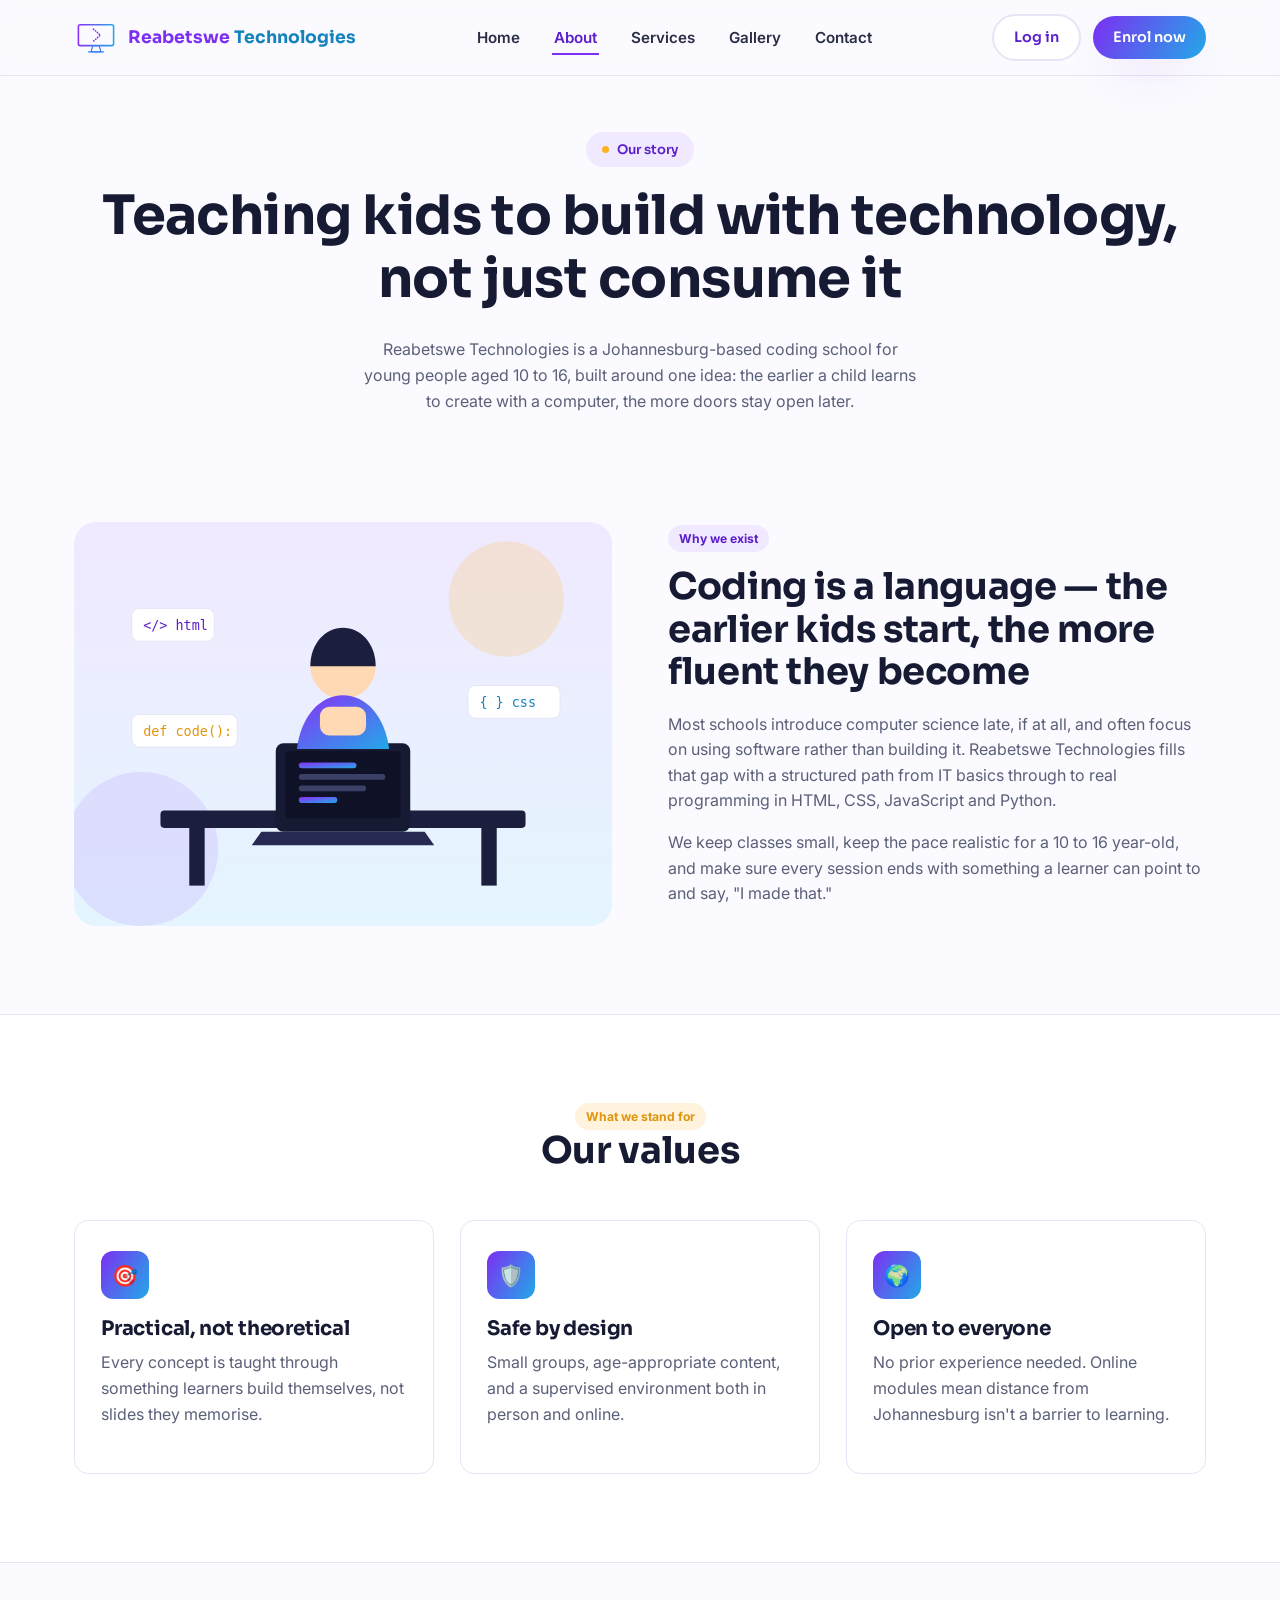
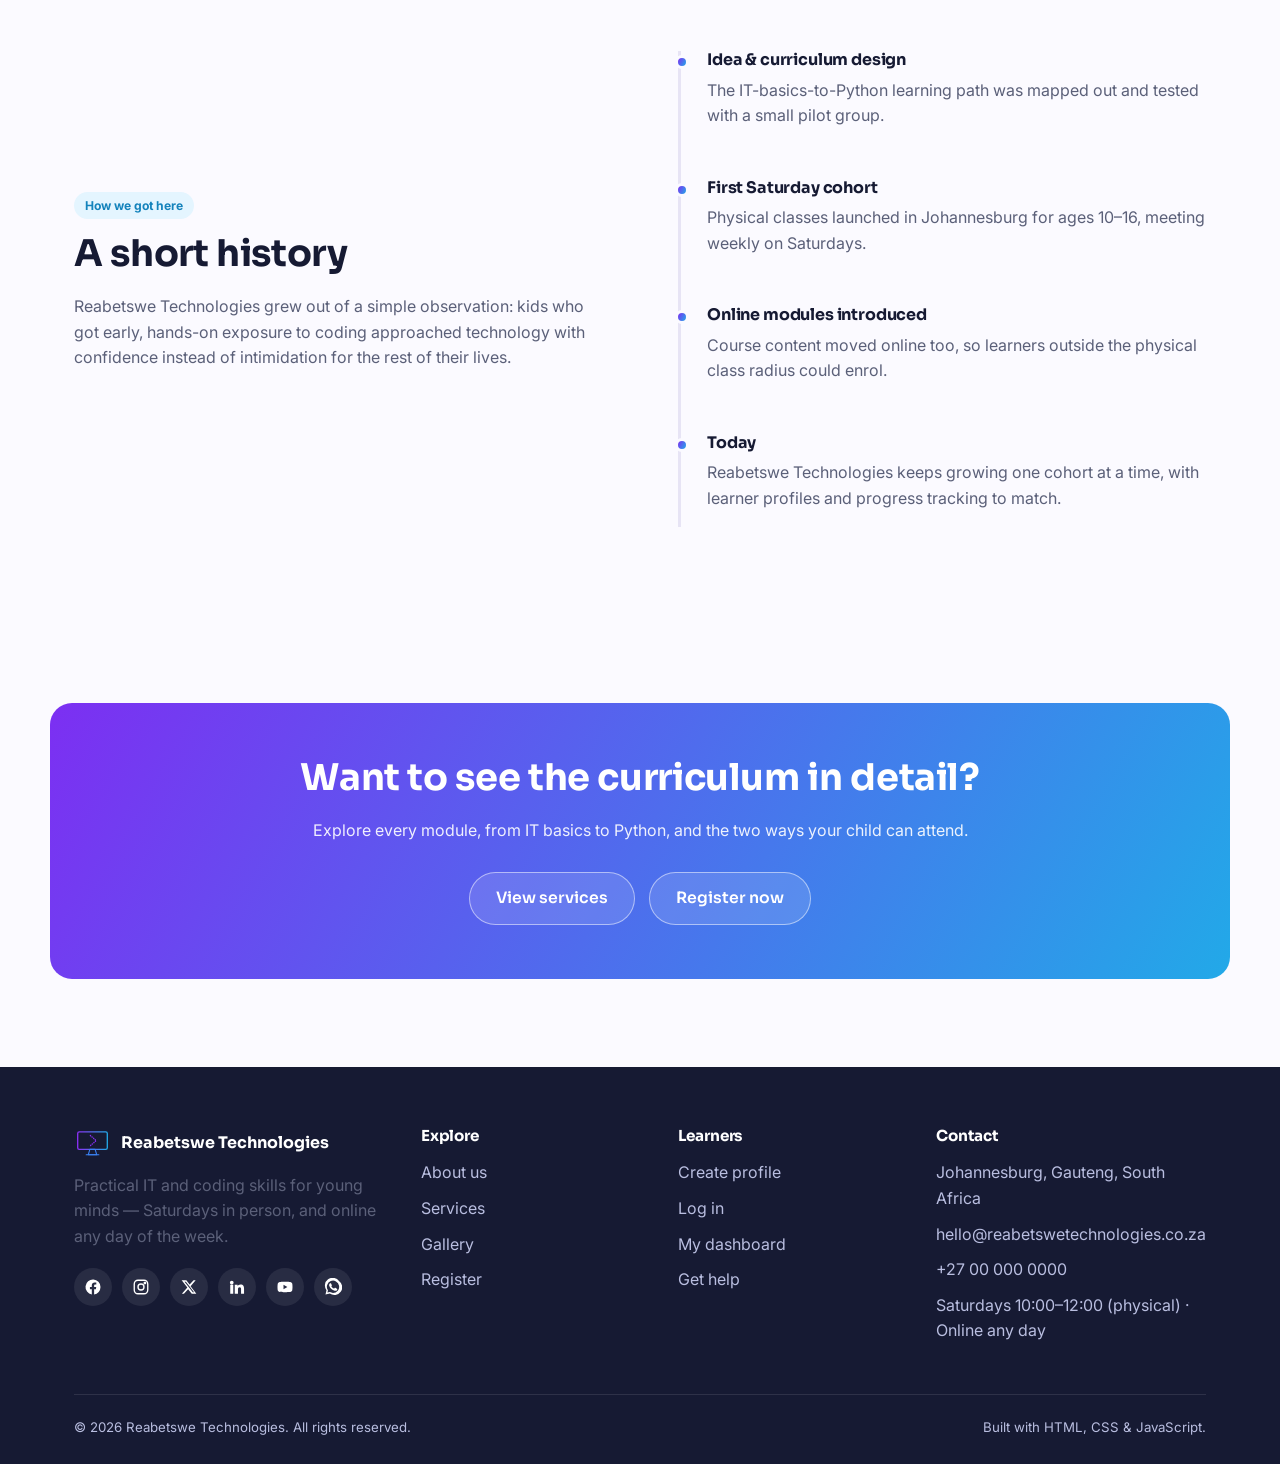
==== about.html @ f2a623ec "Initial commit: Reabetswe Technologies site" ====
<!doctype html>
<html lang="en">
<head>
<meta charset="UTF-8">
<meta name="viewport" content="width=device-width, initial-scale=1.0">
<title>About Us — Reabetswe Technologies</title>
<meta name="description" content="Learn about Reabetswe Technologies, a Johannesburg-based IT and coding school for kids aged 10 to 16.">
<link rel="icon" href="assets/logo.svg" type="image/svg+xml">
<link rel="preconnect" href="https://fonts.googleapis.com">
<link href="https://fonts.googleapis.com/css2?family=Sora:wght@600;700;800&family=Inter:wght@400;500;600;700&family=JetBrains+Mono:wght@400;500&display=swap" rel="stylesheet">
<link rel="stylesheet" href="css/style.css">
</head>
<body>

<a class="skip-link" href="#main">Skip to content</a>
<header class="site-header">
  <nav class="nav">
    <a href="index.html" class="brand">
      <img src="assets/logo.svg" alt="Reabetswe Technologies logo">
      <span><span class="b-violet">Reabetswe</span> <span class="b-sky">Technologies</span></span>
    </a>
    <button class="nav-toggle" aria-label="Toggle menu" aria-expanded="false"><span></span><span></span><span></span></button>
    <ul class="nav-links">
      <li><a href="index.html">Home</a></li>
      <li><a href="about.html" aria-current="page">About</a></li>
      <li><a href="services.html">Services</a></li>
      <li><a href="gallery.html">Gallery</a></li>
      <li><a href="contact.html">Contact</a></li>
    </ul>
    <div class="nav-cta" data-auth-slot>
      <a href="profile.html" class="btn btn-secondary">Log in</a>
      <a href="register.html" class="btn btn-primary">Enrol now</a>
    </div>
  
  </nav>
</header>

<main id="main">

<section class="page-hero">
  <div class="container">
    <span class="eyebrow-pill"><span class="dot"></span> Our story</span>
    <h1>Teaching kids to build with technology, not just consume it</h1>
    <p>Reabetswe Technologies is a Johannesburg-based coding school for young people aged 10 to 16, built around one idea: the earlier a child learns to create with a computer, the more doors stay open later.</p>
  </div>
</section>

<section>
  <div class="container two-col">
    <div>
      <img src="assets/gallery/about-hero.svg" alt="Illustration of a learner working at a laptop with code on the screen" style="border-radius:22px;">
    </div>
    <div>
      <span class="badge badge-violet">Why we exist</span>
      <h2 style="margin-top:14px;">Coding is a language — the earlier kids start, the more fluent they become</h2>
      <p>Most schools introduce computer science late, if at all, and often focus on using software rather than building it. Reabetswe Technologies fills that gap with a structured path from IT basics through to real programming in HTML, CSS, JavaScript and Python.</p>
      <p>We keep classes small, keep the pace realistic for a 10 to 16 year-old, and make sure every session ends with something a learner can point to and say, "I made that."</p>
    </div>
  </div>
</section>

<section style="background:var(--surface); border-top:1px solid var(--line); border-bottom:1px solid var(--line);">
  <div class="container">
    <div class="section-head">
      <span class="badge">What we stand for</span>
      <h2>Our values</h2>
    </div>
    <div class="grid-3">
      <div class="card">
        <div class="card-icon">🎯</div>
        <h3>Practical, not theoretical</h3>
        <p>Every concept is taught through something learners build themselves, not slides they memorise.</p>
      </div>
      <div class="card">
        <div class="card-icon">🛡️</div>
        <h3>Safe by design</h3>
        <p>Small groups, age-appropriate content, and a supervised environment both in person and online.</p>
      </div>
      <div class="card">
        <div class="card-icon">🌍</div>
        <h3>Open to everyone</h3>
        <p>No prior experience needed. Online modules mean distance from Johannesburg isn't a barrier to learning.</p>
      </div>
    </div>
  </div>
</section>

<section>
  <div class="container two-col">
    <div>
      <span class="badge badge-blue">How we got here</span>
      <h2 style="margin-top:14px;">A short history</h2>
      <p>Reabetswe Technologies grew out of a simple observation: kids who got early, hands-on exposure to coding approached technology with confidence instead of intimidation for the rest of their lives.</p>
    </div>
    <div class="timeline">
      <div class="timeline-item">
        <h4>Idea &amp; curriculum design</h4>
        <p>The IT-basics-to-Python learning path was mapped out and tested with a small pilot group.</p>
      </div>
      <div class="timeline-item">
        <h4>First Saturday cohort</h4>
        <p>Physical classes launched in Johannesburg for ages 10–16, meeting weekly on Saturdays.</p>
      </div>
      <div class="timeline-item">
        <h4>Online modules introduced</h4>
        <p>Course content moved online too, so learners outside the physical class radius could enrol.</p>
      </div>
      <div class="timeline-item">
        <h4>Today</h4>
        <p>Reabetswe Technologies keeps growing one cohort at a time, with learner profiles and progress tracking to match.</p>
      </div>
    </div>
  </div>
</section>

<section>
  <div class="container cta-band">
    <h2>Want to see the curriculum in detail?</h2>
    <p>Explore every module, from IT basics to Python, and the two ways your child can attend.</p>
    <div class="hero-actions" style="justify-content:center;">
      <a href="services.html" class="btn btn-ghost-light">View services</a>
      <a href="register.html" class="btn btn-ghost-light">Register now</a>
    </div>
  </div>
</section>

</main>

<footer class="site-footer">
  <div class="container">
    <div class="footer-grid">
      <div>
        <div class="footer-brand"><img src="assets/logo.svg" alt=""><span>Reabetswe Technologies</span></div>
        <p>Practical IT and coding skills for young minds — Saturdays in person, and online any day of the week.</p>
        <div class="social-row">
          <a href="https://facebook.com/reabetswetechnologies" aria-label="Facebook" target="_blank" rel="noopener"><svg width="18" height="18" viewBox="0 0 24 24" fill="currentColor"><path d="M22 12a10 10 0 1 0-11.6 9.9v-7H7.9V12h2.5V9.8c0-2.5 1.5-3.9 3.8-3.9 1.1 0 2.2.2 2.2.2v2.5h-1.3c-1.2 0-1.6.8-1.6 1.6V12h2.8l-.4 2.9h-2.4v7A10 10 0 0 0 22 12"/></svg></a>
          <a href="https://instagram.com/reabetswetechnologies" aria-label="Instagram" target="_blank" rel="noopener"><svg width="18" height="18" viewBox="0 0 24 24" fill="none" stroke="currentColor" stroke-width="1.8"><rect x="3" y="3" width="18" height="18" rx="5"/><circle cx="12" cy="12" r="4"/><circle cx="17.2" cy="6.8" r="1"/></svg></a>
          <a href="https://twitter.com/reabetswetech" aria-label="X (Twitter)" target="_blank" rel="noopener"><svg width="16" height="16" viewBox="0 0 24 24" fill="currentColor"><path d="M18.9 2H22l-7.6 8.7L23 22h-6.9l-5.4-6.7L4.4 22H1.3l8.2-9.3L1 2h7l4.9 6.1L18.9 2Zm-1.2 18h1.9L7.3 4H5.3l12.4 16Z"/></svg></a>
          <a href="https://linkedin.com/company/reabetswetechnologies" aria-label="LinkedIn" target="_blank" rel="noopener"><svg width="18" height="18" viewBox="0 0 24 24" fill="currentColor"><path d="M4.98 3.5a2.5 2.5 0 1 1 0 5 2.5 2.5 0 0 1 0-5ZM3 9h4v12H3zM9 9h3.8v1.7h.05c.53-.96 1.83-1.97 3.77-1.97 4.03 0 4.78 2.5 4.78 5.75V21h-4v-5.7c0-1.36-.02-3.1-1.9-3.1-1.9 0-2.2 1.47-2.2 3v5.8H9z"/></svg></a>
          <a href="https://youtube.com/@reabetswetechnologies" aria-label="YouTube" target="_blank" rel="noopener"><svg width="18" height="18" viewBox="0 0 24 24" fill="currentColor"><path d="M22 12s0-3.2-.4-4.7c-.24-.86-.93-1.53-1.8-1.77C18.3 5 12 5 12 5s-6.3 0-7.8.53c-.87.24-1.56.9-1.8 1.77C2 8.8 2 12 2 12s0 3.2.4 4.7c.24.86.93 1.5 1.8 1.75C5.7 19 12 19 12 19s6.3 0 7.8-.55c.87-.24 1.56-.9 1.8-1.75.4-1.5.4-4.7.4-4.7ZM10 15V9l5.2 3-5.2 3Z"/></svg></a>
          <a href="https://wa.me/27000000000" aria-label="WhatsApp" target="_blank" rel="noopener"><svg width="18" height="18" viewBox="0 0 24 24" fill="currentColor"><path d="M20 3.9A10 10 0 0 0 3.3 16.4L2 22l5.8-1.3A10 10 0 1 0 20 3.9Zm-8 16a8.1 8.1 0 0 1-4.1-1.1l-.3-.2-3 .7.7-2.9-.2-.3A8.2 8.2 0 1 1 12 19.9Zm4.5-6.1c-.2-.1-1.4-.7-1.6-.8s-.4-.1-.5.1-.6.8-.7.9-.3.2-.5.1a6.6 6.6 0 0 1-3.3-2.9c-.2-.4.2-.4.6-1.2.1-.1 0-.3 0-.4L9.4 7.3c-.2-.4-.4-.4-.5-.4h-.5c-.2 0-.5.1-.7.3a2.9 2.9 0 0 0-.9 2.2c0 1.3.9 2.6 1.1 2.8.1.2 2 3 4.7 4.2.7.3 1.2.5 1.6.6.7.2 1.3.2 1.7.1.5-.1 1.4-.6 1.6-1.1s.2-1 .1-1.1-.2-.2-.4-.3Z"/></svg></a>
        </div>
      </div>
      <div>
        <h4>Explore</h4>
        <ul>
          <li><a href="about.html">About us</a></li>
          <li><a href="services.html">Services</a></li>
          <li><a href="gallery.html">Gallery</a></li>
          <li><a href="register.html">Register</a></li>
        </ul>
      </div>
      <div>
        <h4>Learners</h4>
        <ul>
          <li><a href="profile.html">Create profile</a></li>
          <li><a href="profile.html">Log in</a></li>
          <li><a href="dashboard.html">My dashboard</a></li>
          <li><a href="contact.html">Get help</a></li>
        </ul>
      </div>
      <div>
        <h4>Contact</h4>
        <ul>
          <li>Johannesburg, Gauteng, South Africa</li>
          <li><a href="mailto:hello@reabetswetechnologies.co.za">hello@reabetswetechnologies.co.za</a></li>
          <li><a href="tel:+27000000000">+27 00 000 0000</a></li>
          <li>Saturdays 10:00–12:00 (physical) · Online any day</li>
        </ul>
      </div>
    </div>
    <div class="footer-bottom">
      <span>© <span data-year></span> Reabetswe Technologies. All rights reserved.</span>
      <span>Built with HTML, CSS &amp; JavaScript.</span>
    </div>
  </div>
</footer>

<script src="js/main.js"></script>
<script src="js/auth.js"></script>
</body>
</html>
---- css/style.css ----
/* ==========================================================================
   Reabetswe Technologies — design system
   Palette drawn from the brand mark: violet -> sky-blue gradient,
   deep navy ink, warm amber used sparingly for the one "kid" accent.
   ========================================================================== */

:root{
  --violet: #7C2FF2;
  --violet-deep: #5B1FCB;
  --sky: #22A9E8;
  --sky-deep: #1483BC;
  --navy: #161A33;
  --ink: #2A2E45;
  --ink-soft: #5B6079;
  --bg: #FBFAFF;
  --surface: #FFFFFF;
  --line: #E7E4F5;
  --amber: #FFB020;
  --amber-deep: #E0940A;
  --coral: #FF6B6B;
  --grad-brand: linear-gradient(120deg, var(--violet) 0%, var(--sky) 100%);
  --grad-navy: linear-gradient(160deg, #1B1E3D 0%, #262A52 100%);

  --font-head: "Sora", "Segoe UI", sans-serif;
  --font-body: "Inter", "Segoe UI", sans-serif;
  --font-mono: "JetBrains Mono", "Courier New", monospace;

  --radius-sm: 8px;
  --radius-md: 14px;
  --radius-lg: 22px;
  --shadow-card: 0 12px 30px -14px rgba(22, 26, 51, 0.28);
  --shadow-pop: 0 20px 45px -18px rgba(91, 31, 203, 0.35);
  --max-width: 1180px;
}

*, *::before, *::after{ box-sizing: border-box; }

html{ scroll-behavior: smooth; }

body{
  margin: 0;
  font-family: var(--font-body);
  color: var(--ink);
  background: var(--bg);
  line-height: 1.6;
  -webkit-font-smoothing: antialiased;
}

img{ max-width: 100%; display: block; }

h1, h2, h3, h4{
  font-family: var(--font-head);
  color: var(--navy);
  line-height: 1.15;
  margin: 0 0 0.5em;
  font-weight: 700;
  letter-spacing: -0.01em;
}

h1{ font-size: clamp(2.1rem, 4.4vw, 3.4rem); }
h2{ font-size: clamp(1.6rem, 3vw, 2.3rem); }
h3{ font-size: 1.25rem; }

p{ margin: 0 0 1em; color: var(--ink-soft); }

a{ color: var(--violet); text-decoration: none; }
a:hover{ color: var(--violet-deep); }

.container{
  max-width: var(--max-width);
  margin: 0 auto;
  padding: 0 24px;
}

section{ padding: 88px 0; }
@media (max-width: 720px){ section{ padding: 56px 0; } }

/* focus visibility */
a:focus-visible, button:focus-visible, input:focus-visible,
textarea:focus-visible, select:focus-visible{
  outline: 3px solid var(--sky);
  outline-offset: 2px;
}

@media (prefers-reduced-motion: reduce){
  *{ animation-duration: 0.001ms !important; animation-iteration-count: 1 !important; transition-duration: 0.001ms !important; scroll-behavior: auto !important; }
}

/* ---------- buttons ---------- */
.btn{
  display: inline-flex;
  align-items: center;
  justify-content: center;
  gap: 8px;
  font-family: var(--font-head);
  font-weight: 600;
  font-size: 0.98rem;
  padding: 13px 26px;
  border-radius: 999px;
  border: none;
  cursor: pointer;
  transition: transform 0.18s ease, box-shadow 0.18s ease;
}
.btn:hover{ transform: translateY(-2px); }

.btn-primary{
  background: var(--grad-brand);
  color: #fff;
  box-shadow: var(--shadow-pop);
}
.btn-secondary{
  background: #fff;
  color: var(--violet-deep);
  border: 2px solid var(--line);
}
.btn-secondary:hover{ border-color: var(--violet); color: var(--violet-deep); }
.btn-ghost-light{
  background: rgba(255,255,255,0.12);
  color: #fff;
  border: 1.5px solid rgba(255,255,255,0.5);
}
.btn-ghost-light:hover{ background: rgba(255,255,255,0.22); }
.btn-block{ width: 100%; }
.btn[disabled]{ opacity: 0.55; cursor: not-allowed; transform: none; }

/* ---------- top nav ---------- */
.site-header{
  position: sticky;
  top: 0;
  z-index: 100;
  background: rgba(251, 250, 255, 0.86);
  backdrop-filter: blur(10px);
  border-bottom: 1px solid var(--line);
}
.nav{
  display: flex;
  align-items: center;
  justify-content: space-between;
  padding: 14px 24px;
  max-width: var(--max-width);
  margin: 0 auto;
}
.brand{
  display: flex;
  align-items: center;
  gap: 10px;
  font-family: var(--font-head);
  font-weight: 700;
  font-size: 1.08rem;
  color: var(--navy);
}
.brand img{ height: 38px; width: auto; }
.brand .b-violet{ color: var(--violet); }
.brand .b-sky{ color: var(--sky-deep); }

.nav-links{
  display: flex;
  align-items: center;
  gap: 30px;
  list-style: none;
  margin: 0;
  padding: 0;
}
.nav-links a{
  color: var(--ink);
  font-weight: 600;
  font-size: 0.95rem;
  padding: 6px 2px;
  border-bottom: 2px solid transparent;
}
.nav-links a:hover, .nav-links a[aria-current="page"]{
  color: var(--violet-deep);
  border-bottom-color: var(--violet);
}
.nav-cta{ display: flex; align-items: center; gap: 12px; }
.nav-cta .btn{ padding: 10px 20px; font-size: 0.9rem; }

.nav-toggle{
  display: none;
  background: none;
  border: none;
  cursor: pointer;
  padding: 6px;
}
.nav-toggle span{
  display: block;
  width: 24px;
  height: 2px;
  background: var(--navy);
  margin: 5px 0;
  transition: transform 0.2s ease, opacity 0.2s ease;
}

@media (max-width: 900px){
  .nav-toggle{ display: block; }
  .nav-links, .nav-cta .btn-secondary{ display: none; }
  .nav-links.open{
    display: flex;
    flex-direction: column;
    position: absolute;
    top: 68px;
    left: 0;
    right: 0;
    background: var(--surface);
    padding: 20px 24px;
    gap: 16px;
    border-bottom: 1px solid var(--line);
    box-shadow: var(--shadow-card);
  }
}

/* ---------- hero ---------- */
.hero{
  padding: 60px 0 40px;
  overflow: hidden;
}
.hero .container{
  display: grid;
  grid-template-columns: 1.05fr 0.95fr;
  gap: 48px;
  align-items: center;
}
@media (max-width: 900px){
  .hero .container{ grid-template-columns: 1fr; }
}
.eyebrow-pill{
  display: inline-flex;
  align-items: center;
  gap: 8px;
  background: #F0E9FF;
  color: var(--violet-deep);
  font-family: var(--font-head);
  font-weight: 600;
  font-size: 0.82rem;
  padding: 7px 16px;
  border-radius: 999px;
  margin-bottom: 18px;
}
.eyebrow-pill .dot{
  width: 7px; height: 7px; border-radius: 50%;
  background: var(--amber);
}
.hero-actions{ display: flex; gap: 14px; margin-top: 28px; flex-wrap: wrap; }
.hero-stats{
  display: flex;
  gap: 32px;
  margin-top: 40px;
  flex-wrap: wrap;
}
.hero-stats div strong{
  display: block;
  font-family: var(--font-head);
  font-size: 1.5rem;
  color: var(--navy);
}
.hero-stats div span{ font-size: 0.85rem; color: var(--ink-soft); }

/* terminal card */
.terminal-card{
  background: var(--navy);
  border-radius: var(--radius-lg);
  box-shadow: var(--shadow-pop);
  overflow: hidden;
  transform: rotate(1.2deg);
}
.terminal-bar{
  display: flex;
  align-items: center;
  gap: 7px;
  padding: 13px 16px;
  background: #10132A;
}
.terminal-bar span{ width: 11px; height: 11px; border-radius: 50%; display: inline-block; }
.terminal-bar span:nth-child(1){ background: #FF5F57; }
.terminal-bar span:nth-child(2){ background: #FEBC2E; }
.terminal-bar span:nth-child(3){ background: #28C840; }
.terminal-bar em{ font-style: normal; margin-left: 10px; color: #8890B5; font-size: 0.78rem; font-family: var(--font-mono); }
.terminal-body{
  padding: 22px 22px 28px;
  font-family: var(--font-mono);
  font-size: 0.9rem;
  color: #D7DAF5;
  min-height: 230px;
}
.terminal-body .c-key{ color: #C792EA; }
.terminal-body .c-fn{ color: #82AAFF; }
.terminal-body .c-str{ color: #FFB020; }
.terminal-body .c-cm{ color: #6B7099; }
.caret{
  display: inline-block;
  width: 8px; height: 1.1em;
  background: var(--sky);
  vertical-align: text-bottom;
  animation: blink 1s steps(1) infinite;
}
@keyframes blink{ 50%{ opacity: 0; } }

/* ---------- section headers ---------- */
.section-head{
  max-width: 620px;
  margin: 0 auto 48px;
  text-align: center;
}
.section-head.left{ margin: 0 0 44px; text-align: left; }

/* ---------- cards / grids ---------- */
.grid-3{ display: grid; grid-template-columns: repeat(3, 1fr); gap: 26px; }
.grid-2{ display: grid; grid-template-columns: repeat(2, 1fr); gap: 26px; }
@media (max-width: 900px){ .grid-3{ grid-template-columns: 1fr 1fr; } }
@media (max-width: 640px){ .grid-3, .grid-2{ grid-template-columns: 1fr; } }

.card{
  background: var(--surface);
  border: 1px solid var(--line);
  border-radius: var(--radius-md);
  padding: 30px 26px;
}
.card-icon{
  width: 48px; height: 48px;
  border-radius: 12px;
  background: var(--grad-brand);
  color: #fff;
  display: flex; align-items: center; justify-content: center;
  font-size: 1.3rem;
  margin-bottom: 18px;
}

.on-navy{ background: var(--grad-navy); color: #fff; }
.on-navy h2, .on-navy h3{ color: #fff; }
.on-navy p{ color: #B9BEE0; }

/* module / path list (sequence — numbering justified here) */
.path-list{ counter-reset: step; list-style: none; padding: 0; margin: 0; }
.path-list li{
  counter-increment: step;
  display: grid;
  grid-template-columns: 44px 1fr;
  gap: 18px;
  padding: 20px 0;
  border-top: 1px solid var(--line);
}
.path-list li:first-child{ border-top: none; }
.path-list li::before{
  content: counter(step);
  font-family: var(--font-head);
  font-weight: 700;
  color: var(--violet);
  background: #F0E9FF;
  width: 44px; height: 44px;
  border-radius: 50%;
  display: flex; align-items: center; justify-content: center;
}
.path-list li > h4,
.path-list li > p{ grid-column: 2; }
.path-list h4{ margin: 0 0 4px; font-family: var(--font-head); color: var(--navy); }
.path-list p{ margin: 0; }

/* badges */
.badge{
  display: inline-block;
  font-size: 0.76rem;
  font-weight: 700;
  padding: 4px 11px;
  border-radius: 999px;
  background: #FFF3DE;
  color: var(--amber-deep);
}
.badge-blue{ background: #E4F5FF; color: var(--sky-deep); }
.badge-violet{ background: #F0E9FF; color: var(--violet-deep); }

/* ---------- forms ---------- */
.form-card{
  background: var(--surface);
  border: 1px solid var(--line);
  border-radius: var(--radius-lg);
  padding: 40px;
  box-shadow: var(--shadow-card);
}
@media (max-width: 640px){ .form-card{ padding: 26px 20px; } }

fieldset{ border: none; padding: 0; margin: 0 0 30px; }
legend{
  font-family: var(--font-head);
  font-weight: 700;
  color: var(--navy);
  font-size: 1.05rem;
  padding: 0;
  margin-bottom: 18px;
  border-bottom: 2px solid var(--line);
  padding-bottom: 10px;
  width: 100%;
}
.form-row{ display: grid; grid-template-columns: 1fr 1fr; gap: 18px; margin-bottom: 18px; }
@media (max-width: 640px){ .form-row{ grid-template-columns: 1fr; } }

.field{ margin-bottom: 18px; }
.field label{
  display: block;
  font-weight: 600;
  font-size: 0.9rem;
  color: var(--navy);
  margin-bottom: 7px;
}
.field .hint{ font-size: 0.8rem; color: var(--ink-soft); margin-top: 5px; }
.field .error{ font-size: 0.8rem; color: #D7263D; margin-top: 5px; display: none; }
.field.has-error input, .field.has-error select, .field.has-error textarea{ border-color: #D7263D; }
.field.has-error .error{ display: block; }

input[type="text"], input[type="email"], input[type="tel"],
input[type="password"], input[type="date"], input[type="number"],
select, textarea{
  width: 100%;
  padding: 12px 14px;
  border: 1.5px solid var(--line);
  border-radius: var(--radius-sm);
  font-family: var(--font-body);
  font-size: 0.96rem;
  color: var(--ink);
  background: #fff;
  transition: border-color 0.15s ease;
}
textarea{ resize: vertical; min-height: 110px; }
input:focus, select:focus, textarea:focus{ border-color: var(--violet); }

.radio-group, .check-group{ display: flex; gap: 20px; flex-wrap: wrap; }
.radio-option, .check-option{
  display: flex;
  align-items: center;
  gap: 8px;
  border: 1.5px solid var(--line);
  padding: 10px 16px;
  border-radius: var(--radius-sm);
  cursor: pointer;
  font-size: 0.92rem;
}
.radio-option input, .check-option input{ width: auto; }
.radio-option:has(input:checked), .check-option:has(input:checked){
  border-color: var(--violet);
  background: #F8F5FF;
}

.form-success{
  display: none;
  background: #EFFBF1;
  border: 1px solid #BEE9C6;
  color: #1E7B34;
  padding: 18px 20px;
  border-radius: var(--radius-sm);
  margin-bottom: 24px;
  font-weight: 600;
}
.form-success.show{ display: block; }

/* ---------- gallery ---------- */
.gallery-filters{ display: flex; gap: 10px; flex-wrap: wrap; margin-bottom: 30px; }
.filter-btn{
  border: 1.5px solid var(--line);
  background: #fff;
  padding: 9px 18px;
  border-radius: 999px;
  font-family: var(--font-head);
  font-weight: 600;
  font-size: 0.86rem;
  cursor: pointer;
  color: var(--ink-soft);
}
.filter-btn.active{ background: var(--grad-brand); color: #fff; border-color: transparent; }
.gallery-grid{
  display: grid;
  grid-template-columns: repeat(3, 1fr);
  gap: 18px;
}
@media (max-width: 900px){ .gallery-grid{ grid-template-columns: repeat(2, 1fr); } }
@media (max-width: 560px){ .gallery-grid{ grid-template-columns: 1fr; } }
.gallery-item{
  border-radius: var(--radius-md);
  overflow: hidden;
  position: relative;
  aspect-ratio: 4/3;
  display: none;
}
.gallery-item.show{ display: block; }
.gallery-item img{ width: 100%; height: 100%; object-fit: cover; }
.gallery-caption{
  position: absolute; left: 0; right: 0; bottom: 0;
  background: linear-gradient(0deg, rgba(22,26,51,0.85), transparent);
  color: #fff;
  padding: 14px;
  font-size: 0.85rem;
  font-weight: 600;
}

/* ---------- footer ---------- */
.site-footer{
  background: var(--navy);
  color: #B9BEE0;
  padding: 60px 0 26px;
}
.footer-grid{
  display: grid;
  grid-template-columns: 1.4fr 1fr 1fr 1.2fr;
  gap: 34px;
  padding-bottom: 40px;
  border-bottom: 1px solid rgba(255,255,255,0.1);
}
@media (max-width: 780px){ .footer-grid{ grid-template-columns: 1fr 1fr; } }
@media (max-width: 480px){ .footer-grid{ grid-template-columns: 1fr; } }
.site-footer h4{ color: #fff; font-size: 0.95rem; margin-bottom: 16px; }
.site-footer ul{ list-style: none; padding: 0; margin: 0; }
.site-footer li{ margin-bottom: 10px; }
.site-footer a{ color: #B9BEE0; }
.site-footer a:hover{ color: #fff; }
.footer-brand{ display: flex; align-items: center; gap: 10px; color: #fff; font-family: var(--font-head); font-weight: 700; margin-bottom: 14px; }
.footer-brand img{ height: 32px; }
.social-row{ display: flex; gap: 10px; margin-top: 18px; }
.social-row a{
  width: 38px; height: 38px;
  border-radius: 50%;
  background: rgba(255,255,255,0.08);
  display: flex; align-items: center; justify-content: center;
  color: #fff;
}
.social-row a:hover{ background: var(--grad-brand); }
.footer-bottom{
  display: flex;
  justify-content: space-between;
  align-items: center;
  padding-top: 22px;
  font-size: 0.83rem;
  flex-wrap: wrap;
  gap: 10px;
}

/* ---------- misc page bits ---------- */
.page-hero{
  padding: 56px 0 20px;
  text-align: center;
}
.page-hero p{ max-width: 560px; margin: 0 auto; }

.schedule-card{
  display: flex;
  gap: 20px;
  align-items: flex-start;
  background: #F8F5FF;
  border: 1px solid var(--line);
  border-radius: var(--radius-md);
  padding: 24px;
}
.schedule-card .icon{
  width: 46px; height: 46px;
  border-radius: 12px;
  background: var(--grad-brand);
  color: #fff;
  display: flex; align-items: center; justify-content: center;
  flex-shrink: 0;
  font-size: 1.2rem;
}

.timeline{ border-left: 3px solid var(--line); margin-left: 10px; padding-left: 26px; }
.timeline-item{ position: relative; padding-bottom: 34px; }
.timeline-item:last-child{ padding-bottom: 0; }
.timeline-item::before{
  content: "";
  position: absolute;
  left: -32px;
  top: 4px;
  width: 14px; height: 14px;
  border-radius: 50%;
  background: var(--grad-brand);
  border: 3px solid var(--bg);
}

.avatar-ring{
  width: 96px; height: 96px;
  border-radius: 50%;
  padding: 3px;
  background: var(--grad-brand);
  display: inline-flex;
  align-items: center;
  justify-content: center;
}
.avatar-ring img{ border-radius: 50%; width: 100%; height: 100%; object-fit: cover; }

.map-embed{ border-radius: var(--radius-md); overflow: hidden; border: 1px solid var(--line); }
.map-embed iframe{ width: 100%; height: 320px; border: 0; display: block; }

.cta-band{
  background: var(--grad-brand);
  border-radius: var(--radius-lg);
  padding: 54px;
  color: #fff;
  text-align: center;
}
.cta-band h2{ color: #fff; }
.cta-band p{ color: rgba(255,255,255,0.9); }
@media (max-width: 640px){ .cta-band{ padding: 34px 22px; } }

.two-col{ display: grid; grid-template-columns: 1fr 1fr; gap: 56px; align-items: center; }
@media (max-width: 860px){ .two-col{ grid-template-columns: 1fr; } }

.tag-row{ display: flex; gap: 10px; flex-wrap: wrap; margin-top: 14px; }

.skip-link{
  position: absolute;
  left: -999px;
  top: 0;
  background: var(--navy);
  color: #fff;
  padding: 10px 16px;
  z-index: 200;
}
.skip-link:focus{ left: 12px; top: 12px; }

.dashboard-grid{ display: grid; grid-template-columns: 260px 1fr; gap: 30px; }
@media (max-width: 800px){ .dashboard-grid{ grid-template-columns: 1fr; } }
.dash-nav{ background: #fff; border: 1px solid var(--line); border-radius: var(--radius-md); padding: 20px; height: fit-content; }
.dash-nav button{
  display: block; width: 100%; text-align: left;
  background: none; border: none; padding: 11px 12px; border-radius: 10px;
  font-family: var(--font-head); font-weight: 600; color: var(--ink-soft); cursor: pointer;
}
.dash-nav button.active, .dash-nav button:hover{ background: #F0E9FF; color: var(--violet-deep); }
.dash-panel{ display: none; }
.dash-panel.active{ display: block; }
.progress-track{ background: var(--line); border-radius: 999px; height: 10px; overflow: hidden; }
.progress-fill{ height: 100%; background: var(--grad-brand); border-radius: 999px; }
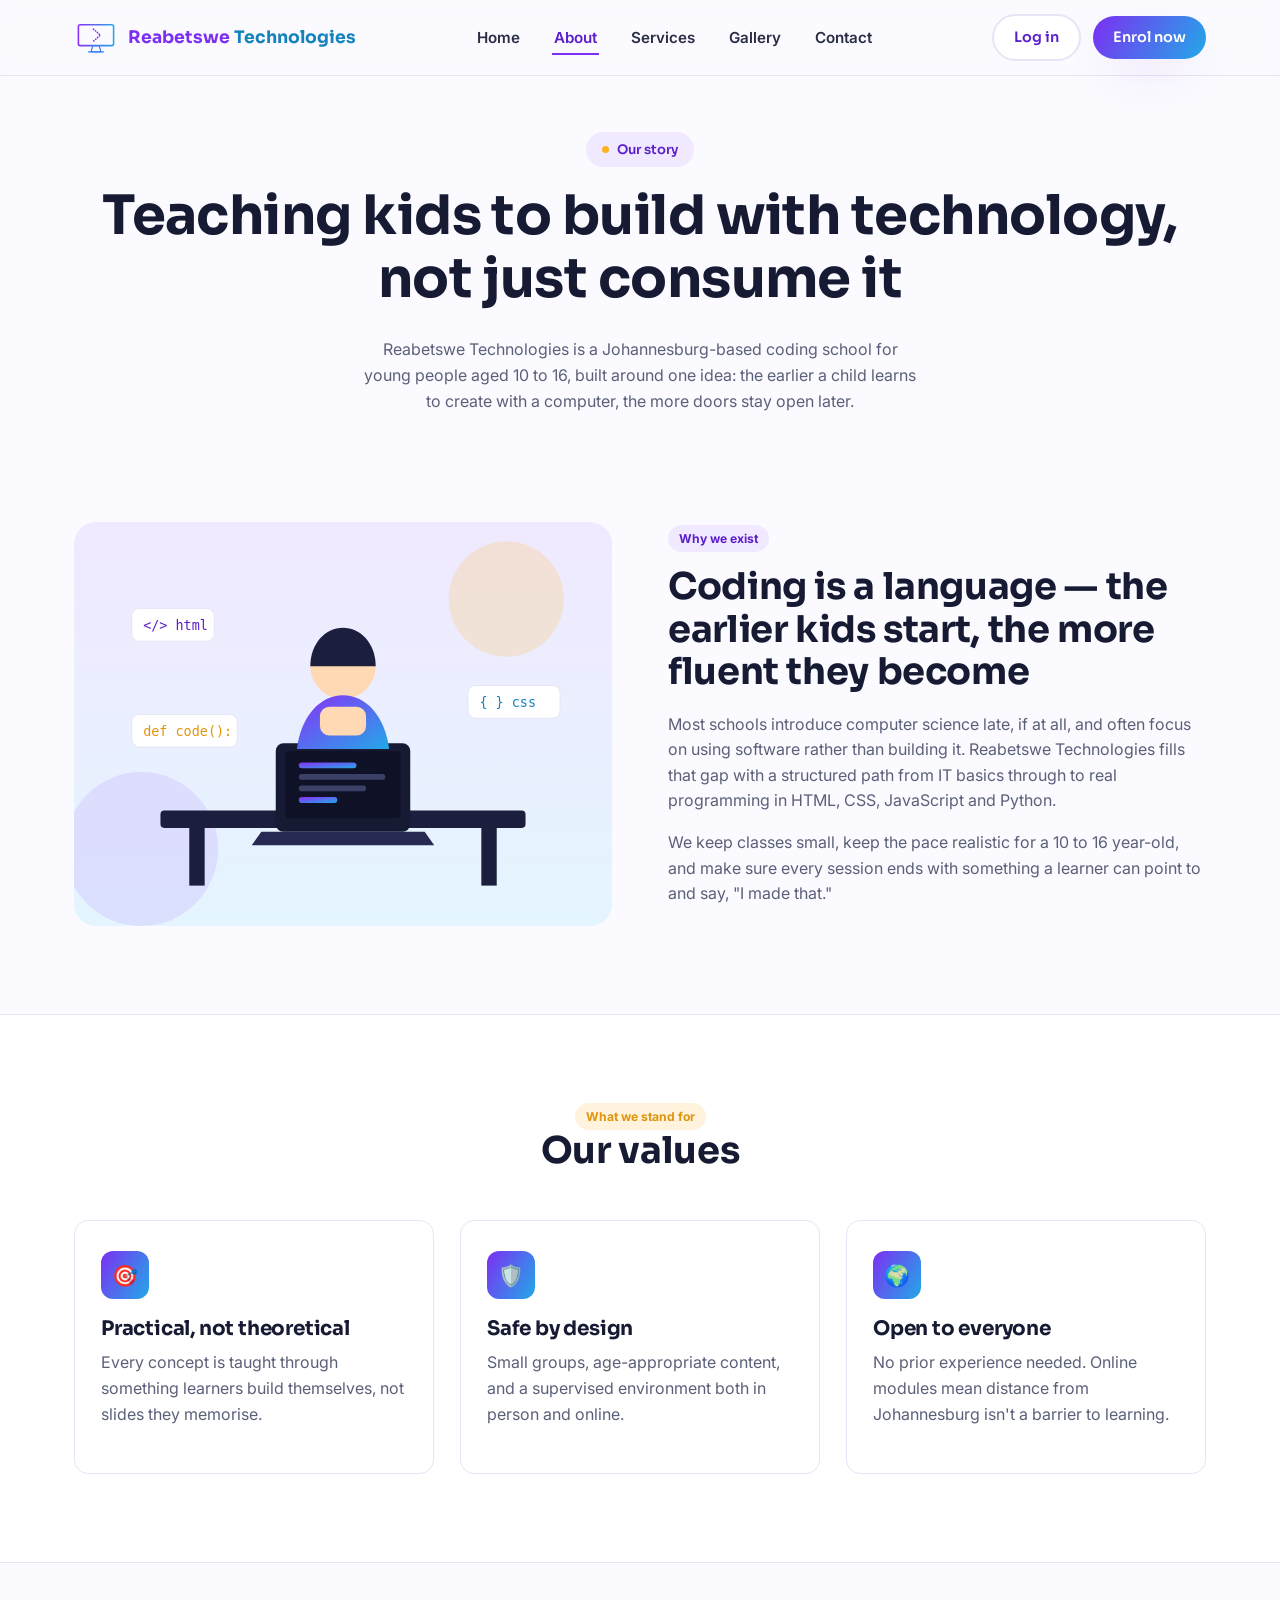
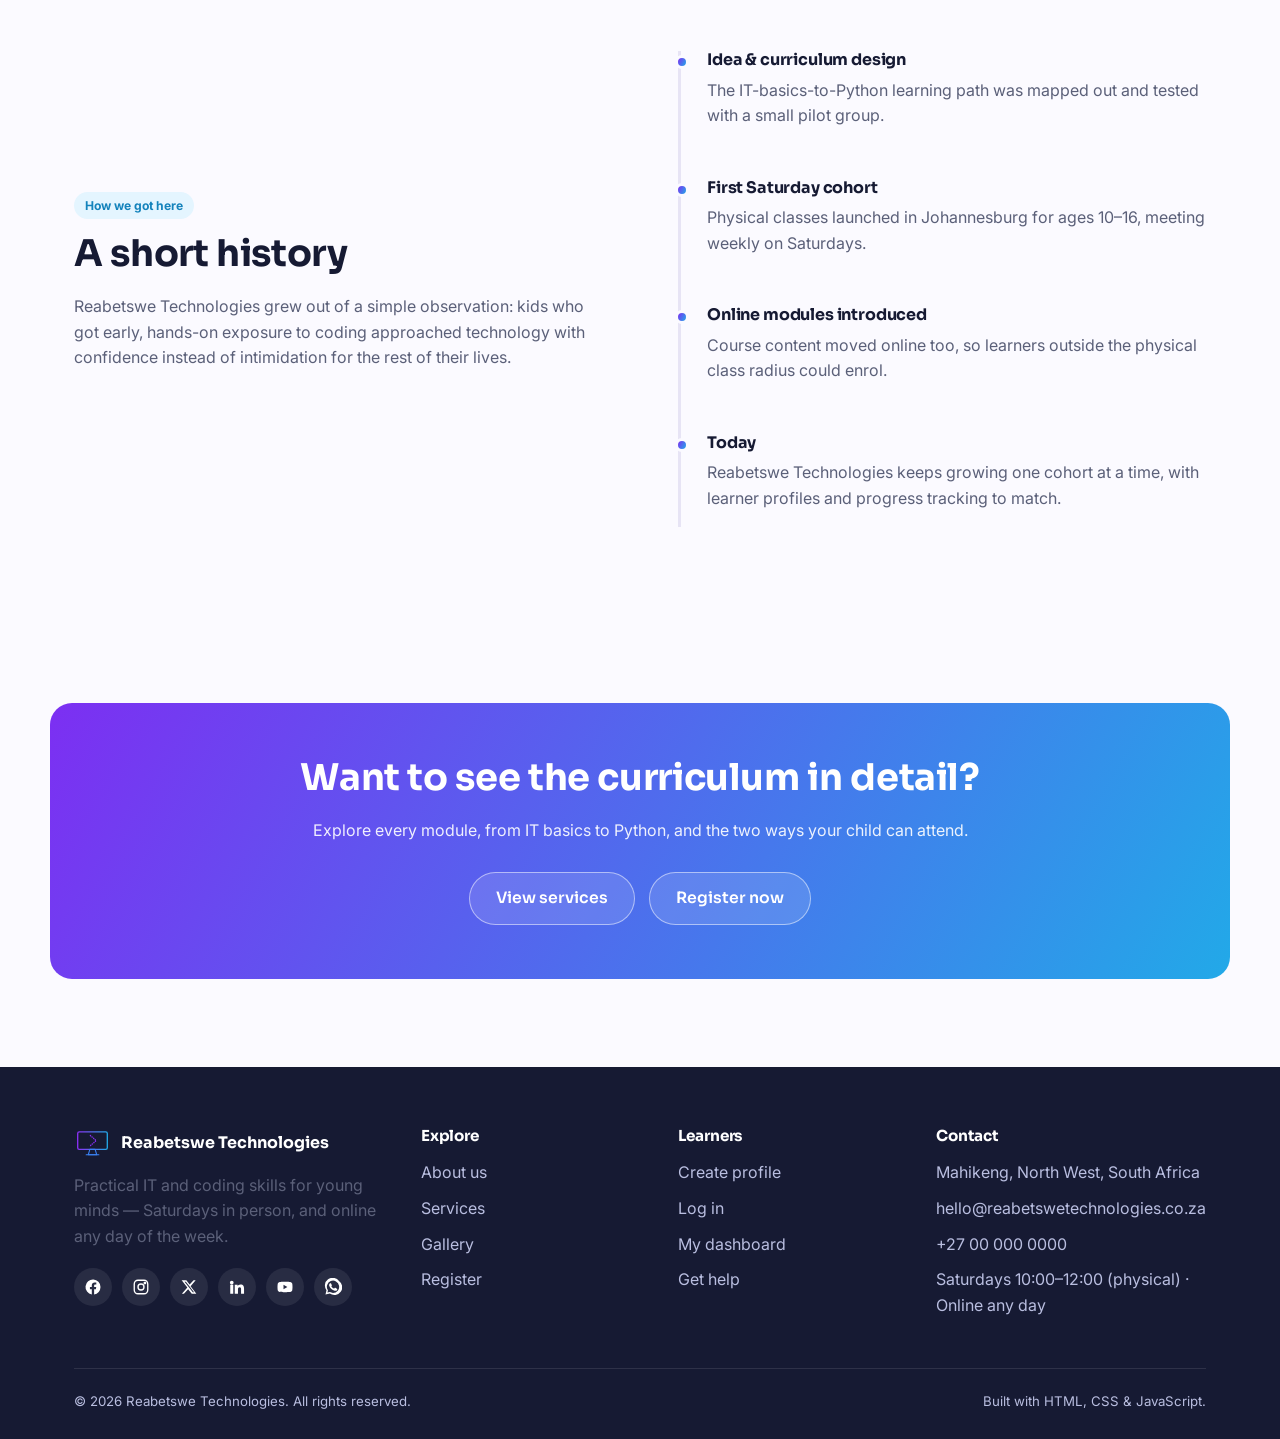
==== commit 03759f1c: "I changed the loction on the footer across all pages form Johannesburg, Ggauteng to Mahikeng, North " ====
--- a/about.html
+++ b/about.html
@@ -162,7 +162,7 @@
       <div>
         <h4>Contact</h4>
         <ul>
-          <li>Johannesburg, Gauteng, South Africa</li>
+          <li>Mahikeng, North West, South Africa</li>
           <li><a href="mailto:hello@reabetswetechnologies.co.za">hello@reabetswetechnologies.co.za</a></li>
           <li><a href="tel:+27000000000">+27 00 000 0000</a></li>
           <li>Saturdays 10:00–12:00 (physical) · Online any day</li>
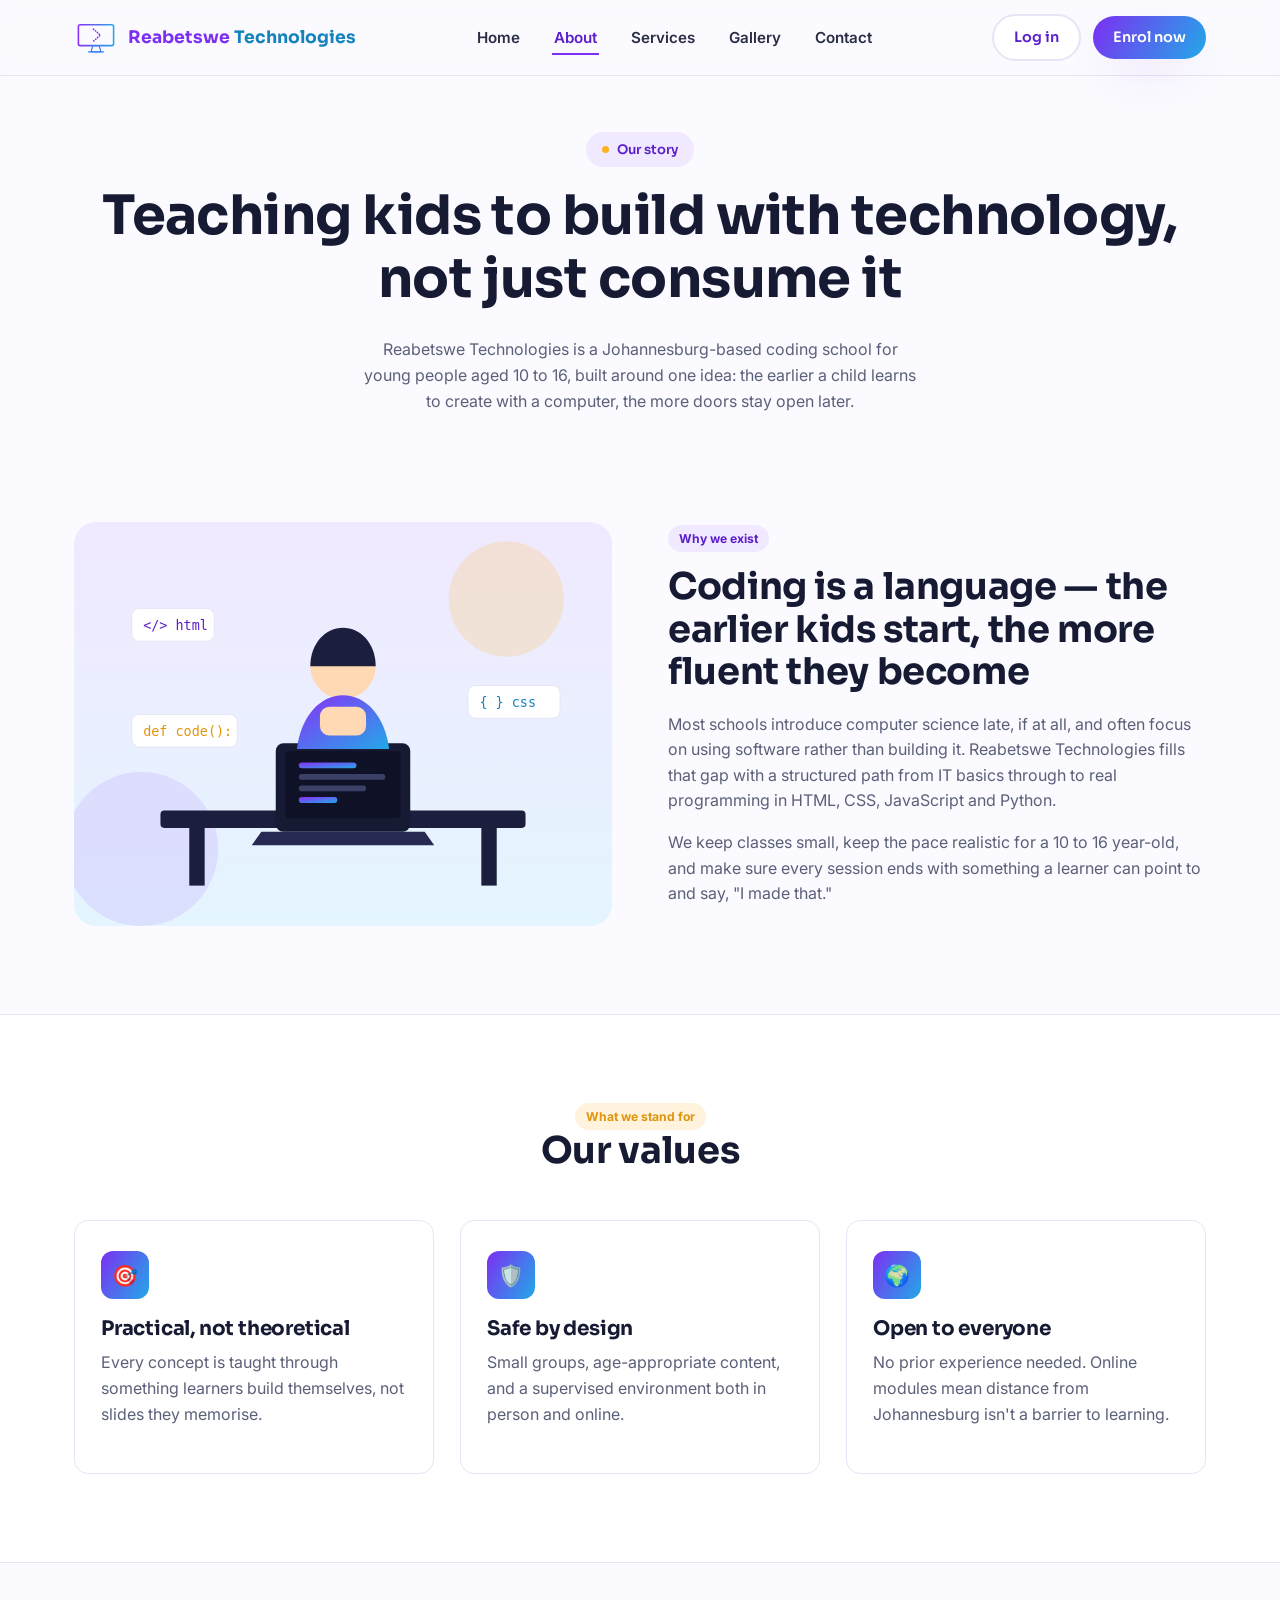
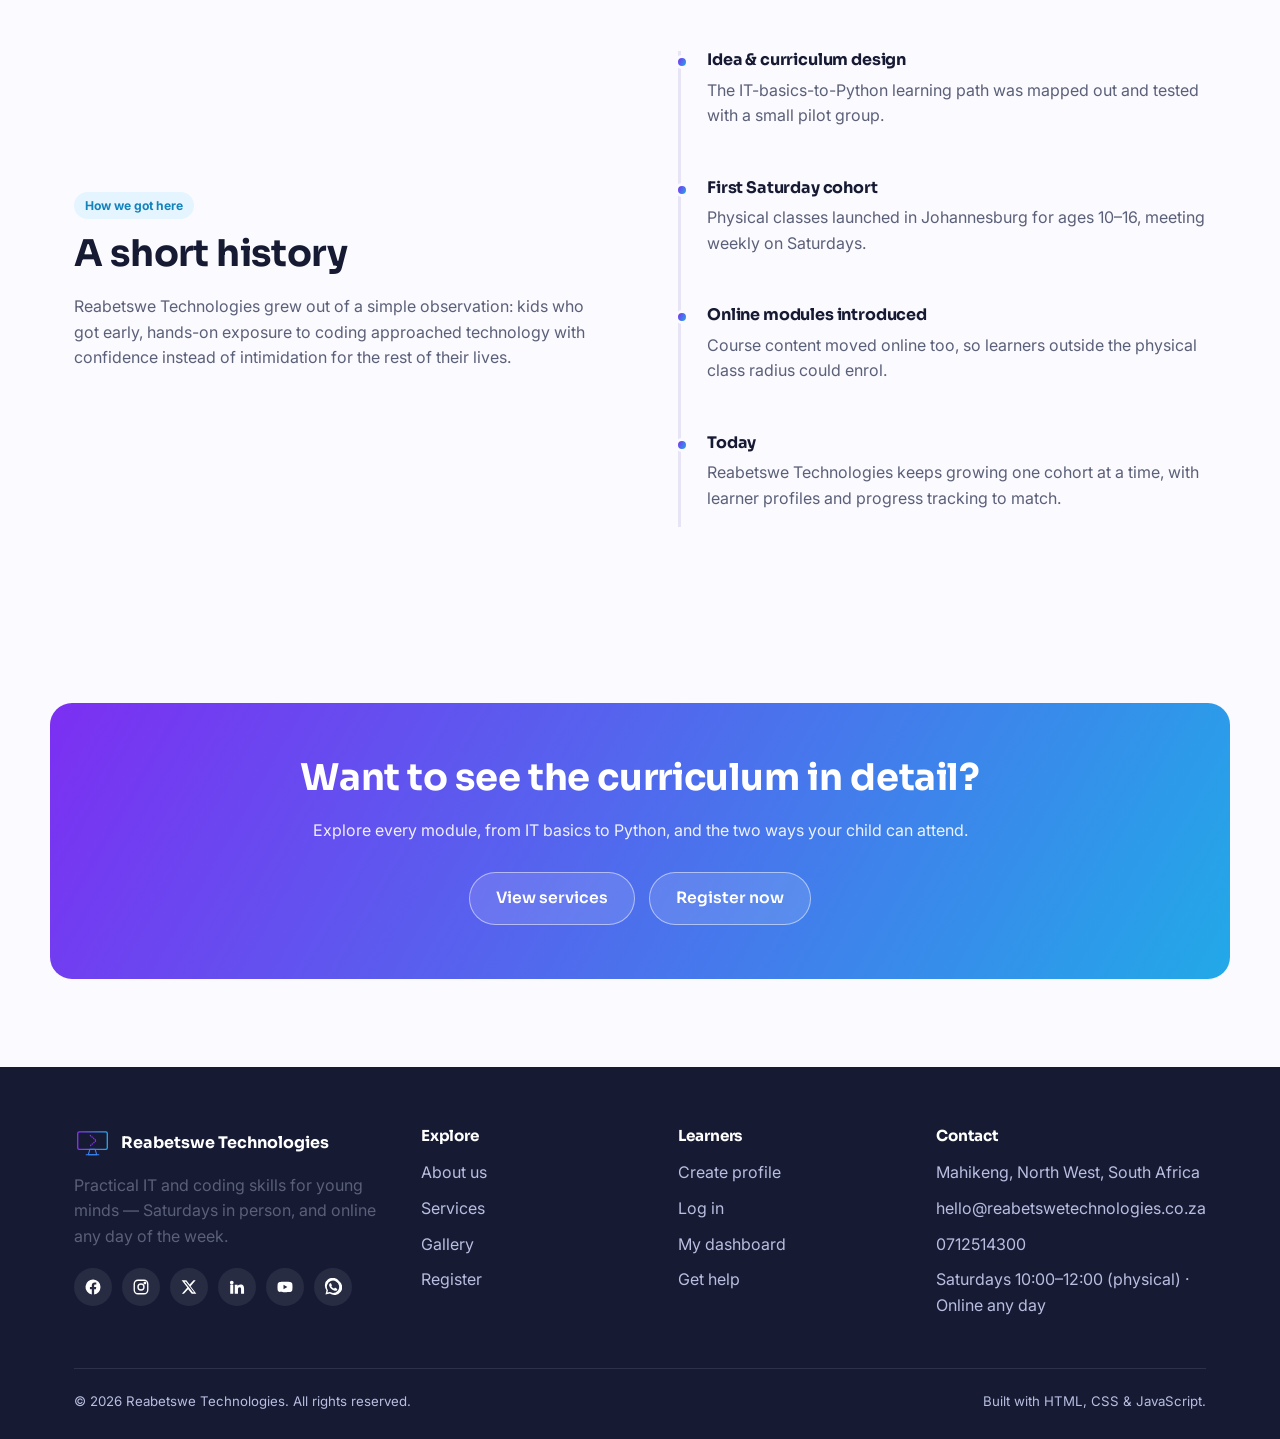
==== commit 8a2794f8: "CHANGED CONTACT NUMBER ACROSS ALL PAGES" ====
--- a/about.html
+++ b/about.html
@@ -164,7 +164,7 @@
         <ul>
           <li>Mahikeng, North West, South Africa</li>
           <li><a href="mailto:hello@reabetswetechnologies.co.za">hello@reabetswetechnologies.co.za</a></li>
-          <li><a href="tel:+27000000000">+27 00 000 0000</a></li>
+          <li><a href="tel:0712514300">0712514300</a></li>
           <li>Saturdays 10:00–12:00 (physical) · Online any day</li>
         </ul>
       </div>
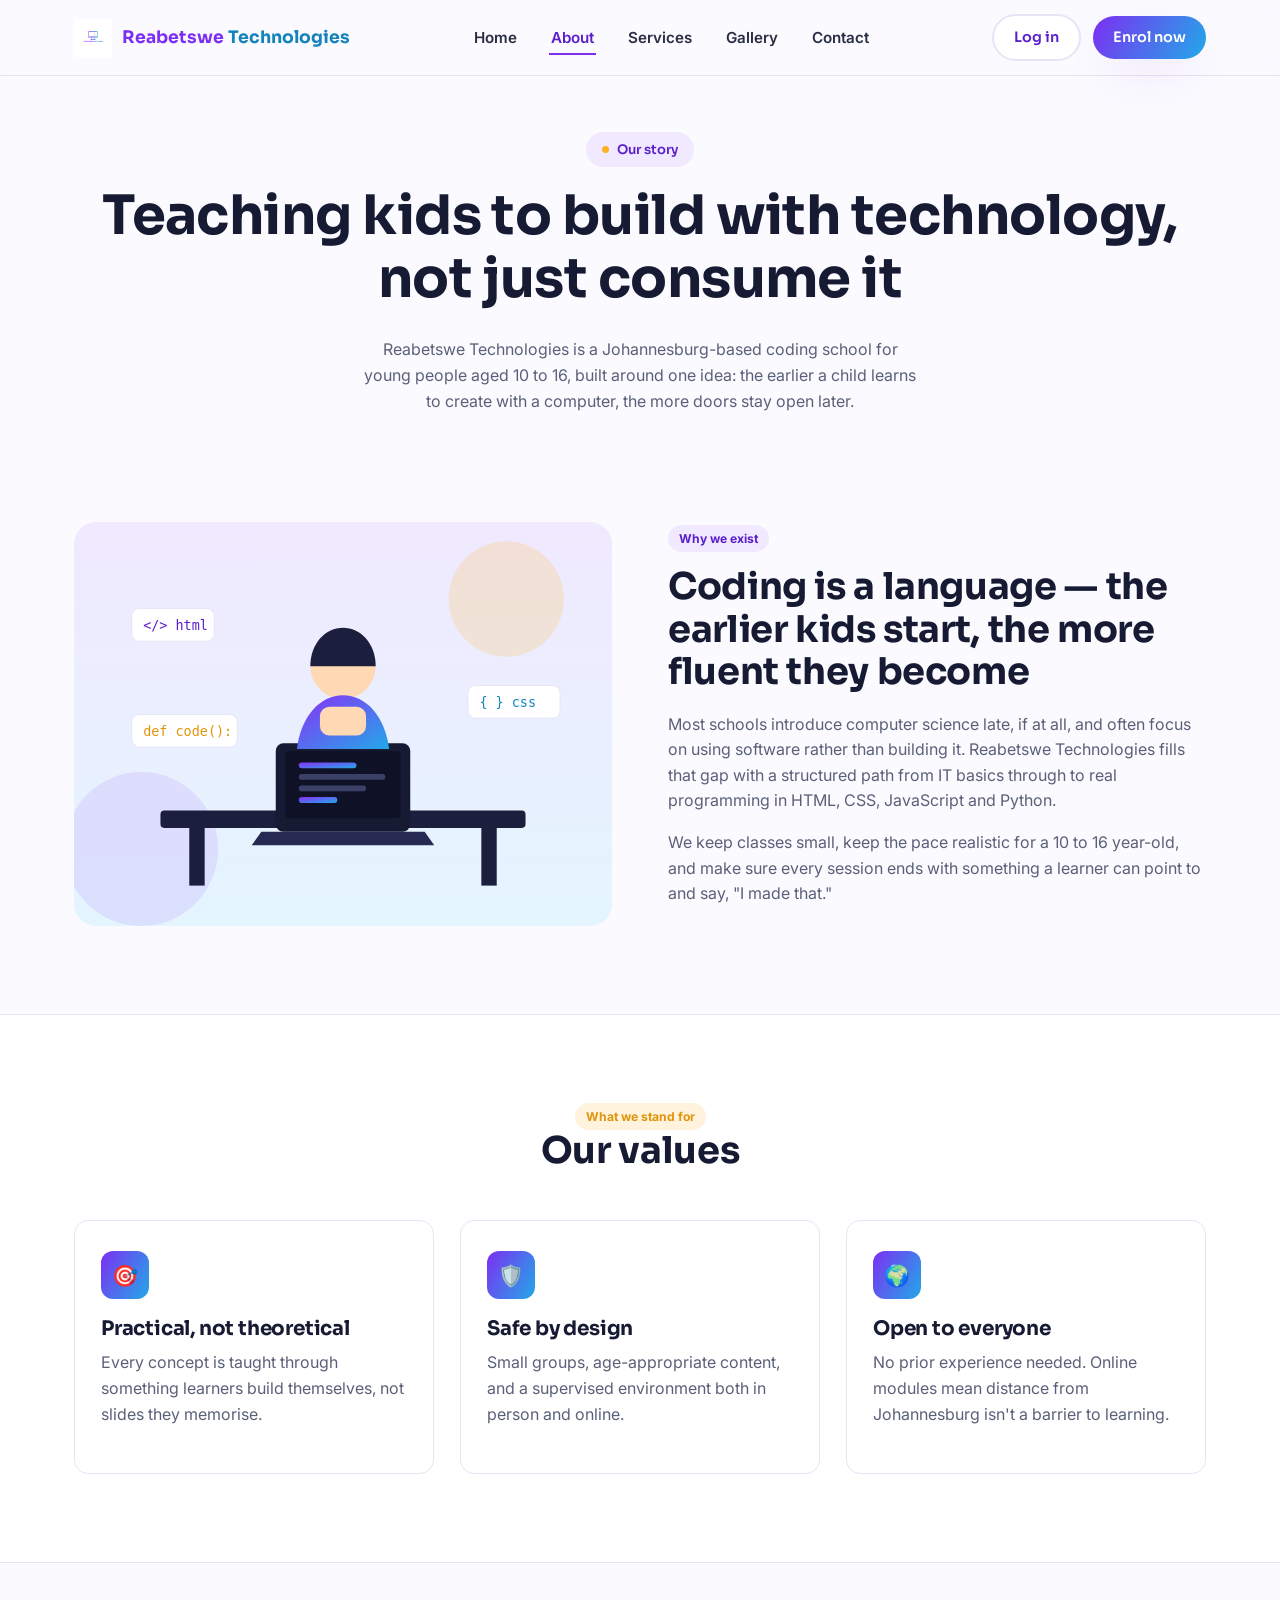
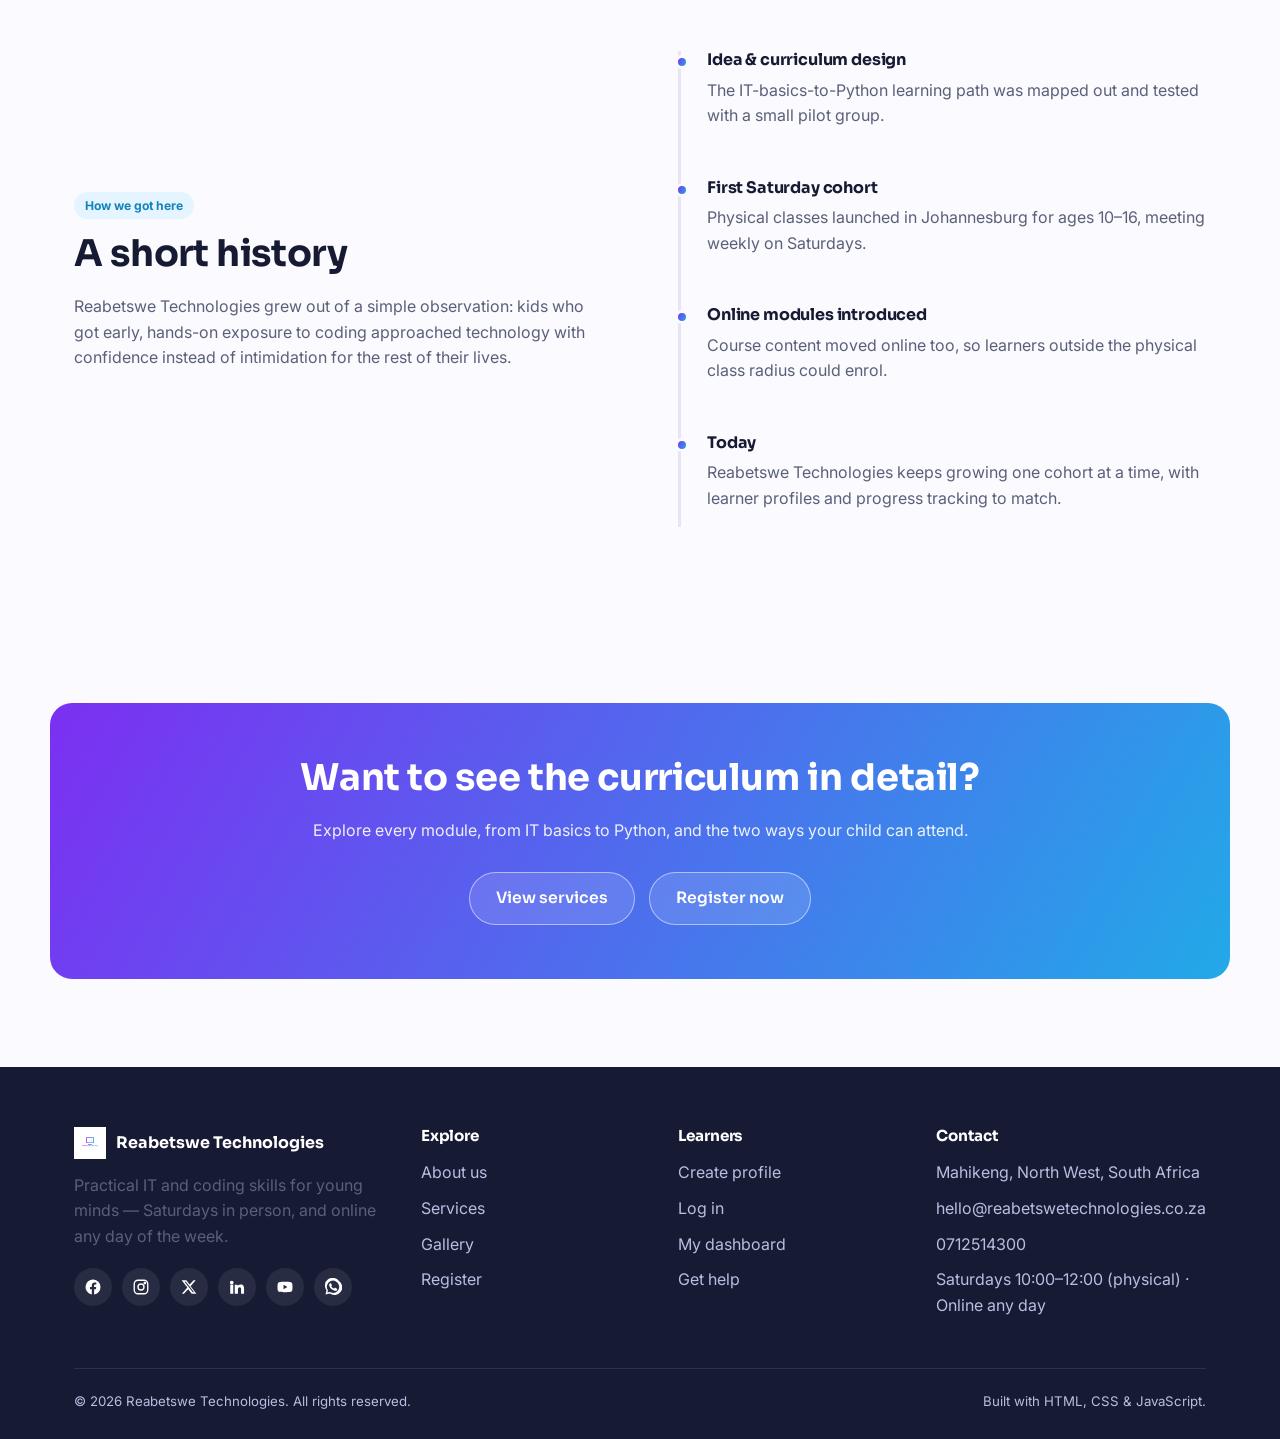
==== commit f86b9d30: "I changed the .svg logo to the new Reabetswe Technologies logo.png" ====
--- a/about.html
+++ b/about.html
@@ -5,7 +5,7 @@
 <meta name="viewport" content="width=device-width, initial-scale=1.0">
 <title>About Us — Reabetswe Technologies</title>
 <meta name="description" content="Learn about Reabetswe Technologies, a Johannesburg-based IT and coding school for kids aged 10 to 16.">
-<link rel="icon" href="assets/logo.svg" type="image/svg+xml">
+<link rel="icon" href="assets/gallery/Reabetswe Technologies logo.png" type="image/png">
 <link rel="preconnect" href="https://fonts.googleapis.com">
 <link href="https://fonts.googleapis.com/css2?family=Sora:wght@600;700;800&family=Inter:wght@400;500;600;700&family=JetBrains+Mono:wght@400;500&display=swap" rel="stylesheet">
 <link rel="stylesheet" href="css/style.css">
@@ -16,7 +16,7 @@
 <header class="site-header">
   <nav class="nav">
     <a href="index.html" class="brand">
-      <img src="assets/logo.svg" alt="Reabetswe Technologies logo">
+      <img src="assets/gallery/Reabetswe Technologies logo.png" alt="Reabetswe Technologies logo">
       <span><span class="b-violet">Reabetswe</span> <span class="b-sky">Technologies</span></span>
     </a>
     <button class="nav-toggle" aria-label="Toggle menu" aria-expanded="false"><span></span><span></span><span></span></button>
@@ -130,7 +130,7 @@
   <div class="container">
     <div class="footer-grid">
       <div>
-        <div class="footer-brand"><img src="assets/logo.svg" alt=""><span>Reabetswe Technologies</span></div>
+        <div class="footer-brand"><img src="assets/gallery/Reabetswe Technologies logo.png" alt=""><span>Reabetswe Technologies</span></div>
         <p>Practical IT and coding skills for young minds — Saturdays in person, and online any day of the week.</p>
         <div class="social-row">
           <a href="https://facebook.com/reabetswetechnologies" aria-label="Facebook" target="_blank" rel="noopener"><svg width="18" height="18" viewBox="0 0 24 24" fill="currentColor"><path d="M22 12a10 10 0 1 0-11.6 9.9v-7H7.9V12h2.5V9.8c0-2.5 1.5-3.9 3.8-3.9 1.1 0 2.2.2 2.2.2v2.5h-1.3c-1.2 0-1.6.8-1.6 1.6V12h2.8l-.4 2.9h-2.4v7A10 10 0 0 0 22 12"/></svg></a>
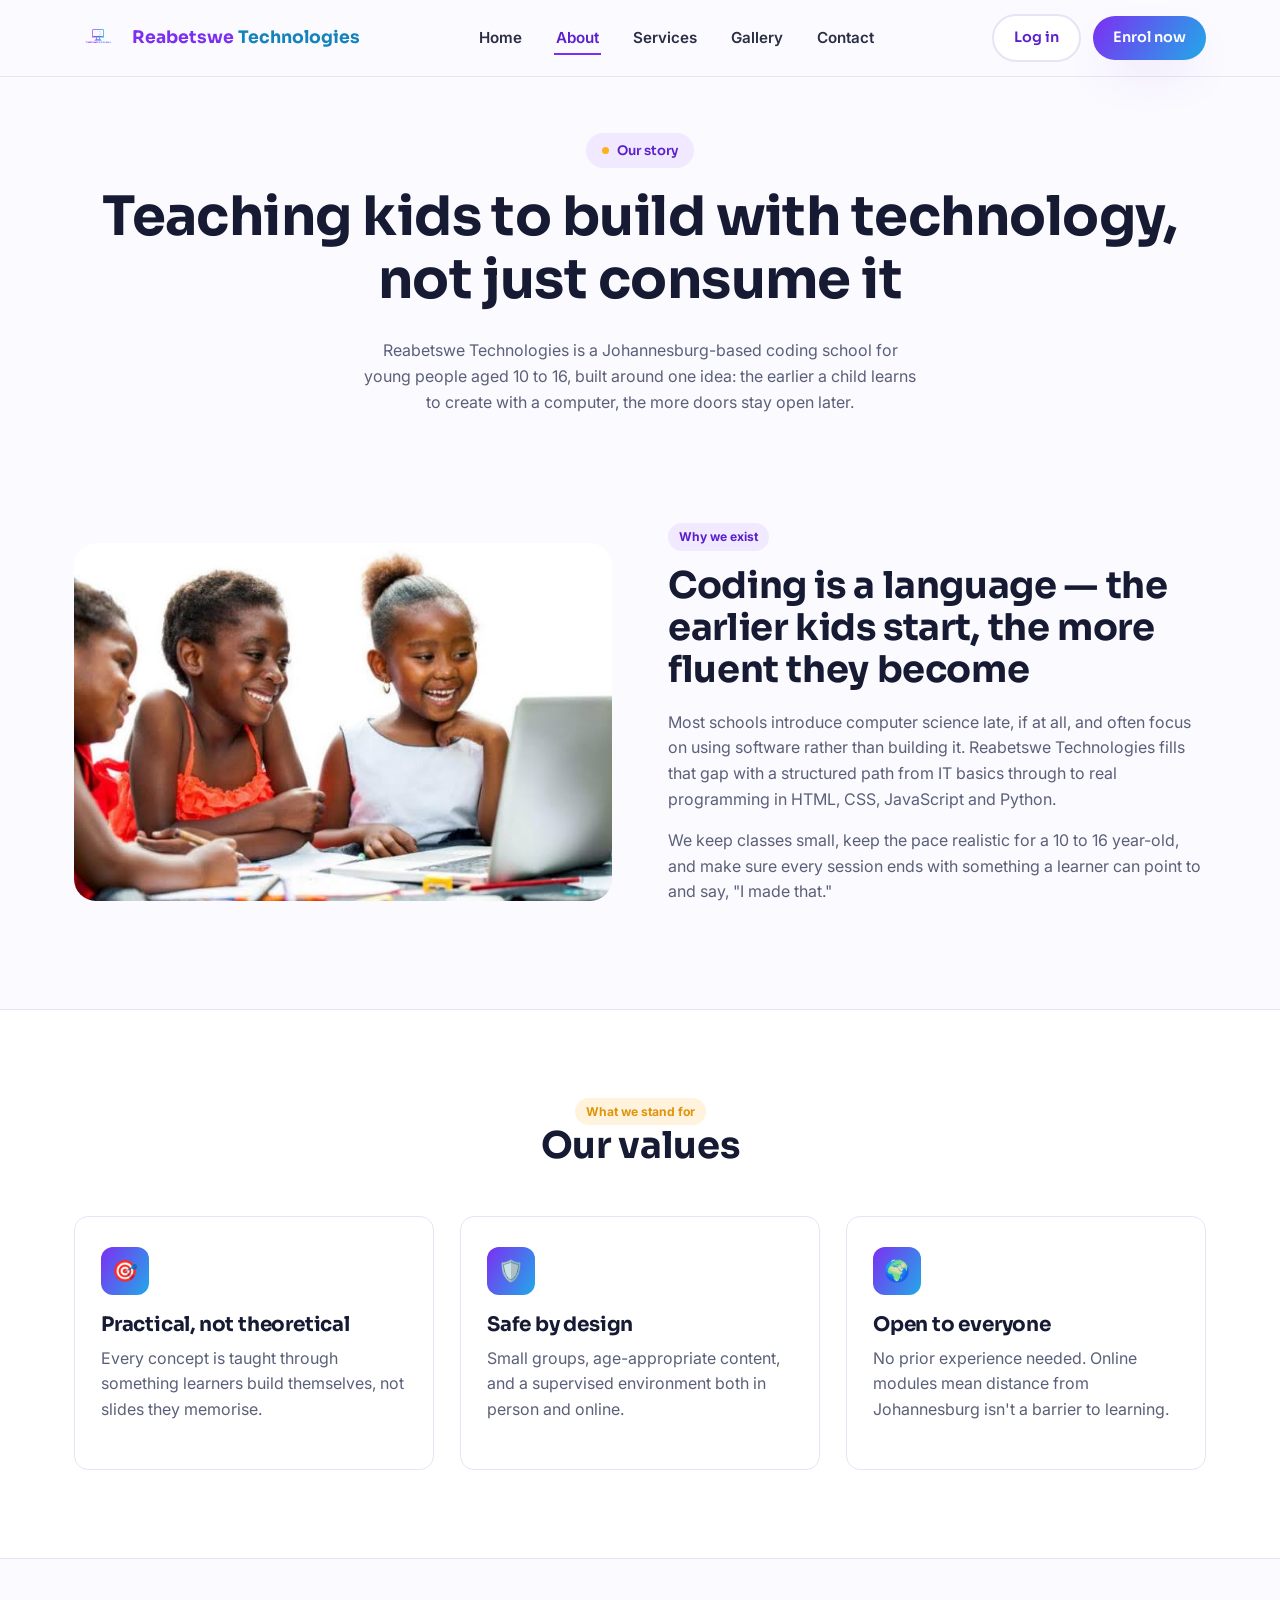
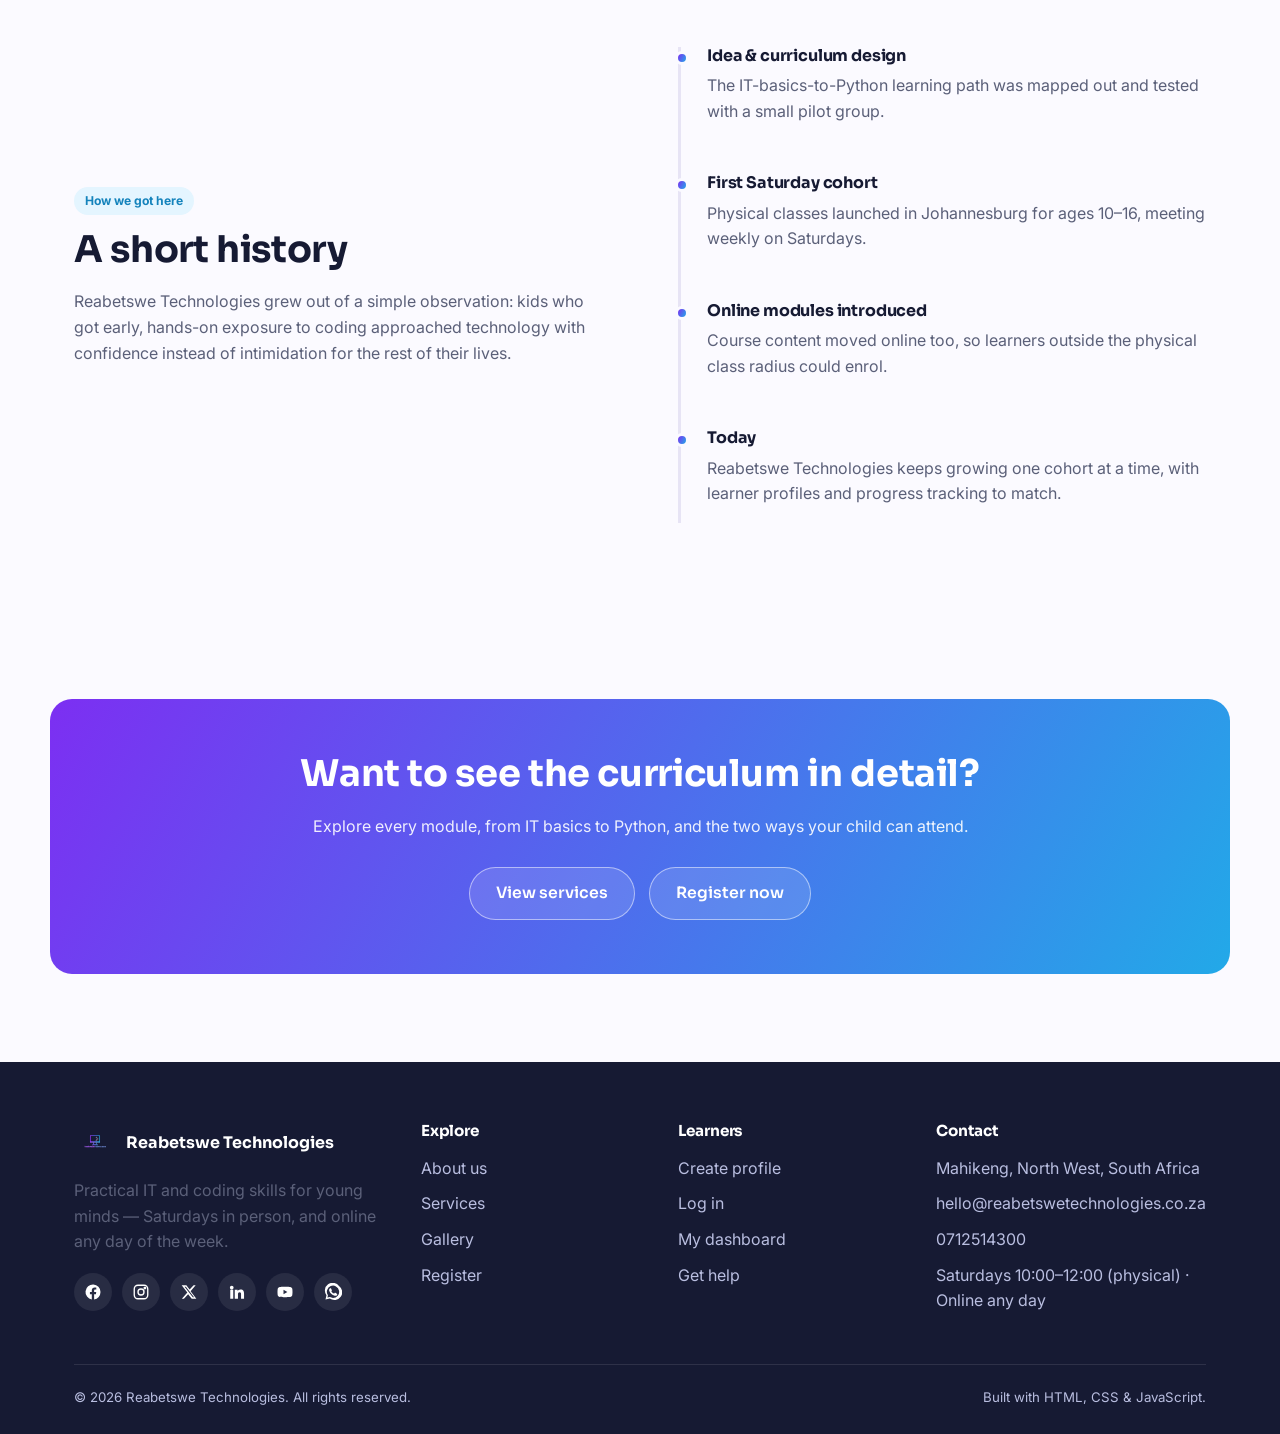
==== commit f9d019fe: "replaced a .svg image with a .png image" ====
--- a/about.html
+++ b/about.html
@@ -48,7 +48,7 @@
 <section>
   <div class="container two-col">
     <div>
-      <img src="assets/gallery/about-hero.svg" alt="Illustration of a learner working at a laptop with code on the screen" style="border-radius:22px;">
+      <img src="assets/gallery/Computer kids 4.jpg" alt="Children learning coding together on a laptop" style="border-radius:22px;">
     </div>
     <div>
       <span class="badge badge-violet">Why we exist</span>
@@ -130,7 +130,7 @@
   <div class="container">
     <div class="footer-grid">
       <div>
-        <div class="footer-brand"><img src="assets/gallery/Reabetswe Technologies logo.png" alt=""><span>Reabetswe Technologies</span></div>
+        <div class="footer-brand"><a href="index.html" aria-label="Reabetswe Technologies home"><img src="assets/gallery/Reabetswe Technologies logo.png" alt=""></a><span>Reabetswe Technologies</span></div>
         <p>Practical IT and coding skills for young minds — Saturdays in person, and online any day of the week.</p>
         <div class="social-row">
           <a href="https://facebook.com/reabetswetechnologies" aria-label="Facebook" target="_blank" rel="noopener"><svg width="18" height="18" viewBox="0 0 24 24" fill="currentColor"><path d="M22 12a10 10 0 1 0-11.6 9.9v-7H7.9V12h2.5V9.8c0-2.5 1.5-3.9 3.8-3.9 1.1 0 2.2.2 2.2.2v2.5h-1.3c-1.2 0-1.6.8-1.6 1.6V12h2.8l-.4 2.9h-2.4v7A10 10 0 0 0 22 12"/></svg></a>
--- a/css/style.css
+++ b/css/style.css
@@ -149,7 +149,7 @@
   font-size: 1.08rem;
   color: var(--navy);
 }
-.brand img{ height: 38px; width: auto; }
+.brand img{ height: 48px; width: auto; }
 .brand .b-violet{ color: var(--violet); }
 .brand .b-sky{ color: var(--sky-deep); }
 
@@ -511,7 +511,7 @@
 .site-footer a{ color: #B9BEE0; }
 .site-footer a:hover{ color: #fff; }
 .footer-brand{ display: flex; align-items: center; gap: 10px; color: #fff; font-family: var(--font-head); font-weight: 700; margin-bottom: 14px; }
-.footer-brand img{ height: 32px; }
+.footer-brand img{ height: 42px; }
 .social-row{ display: flex; gap: 10px; margin-top: 18px; }
 .social-row a{
   width: 38px; height: 38px;
